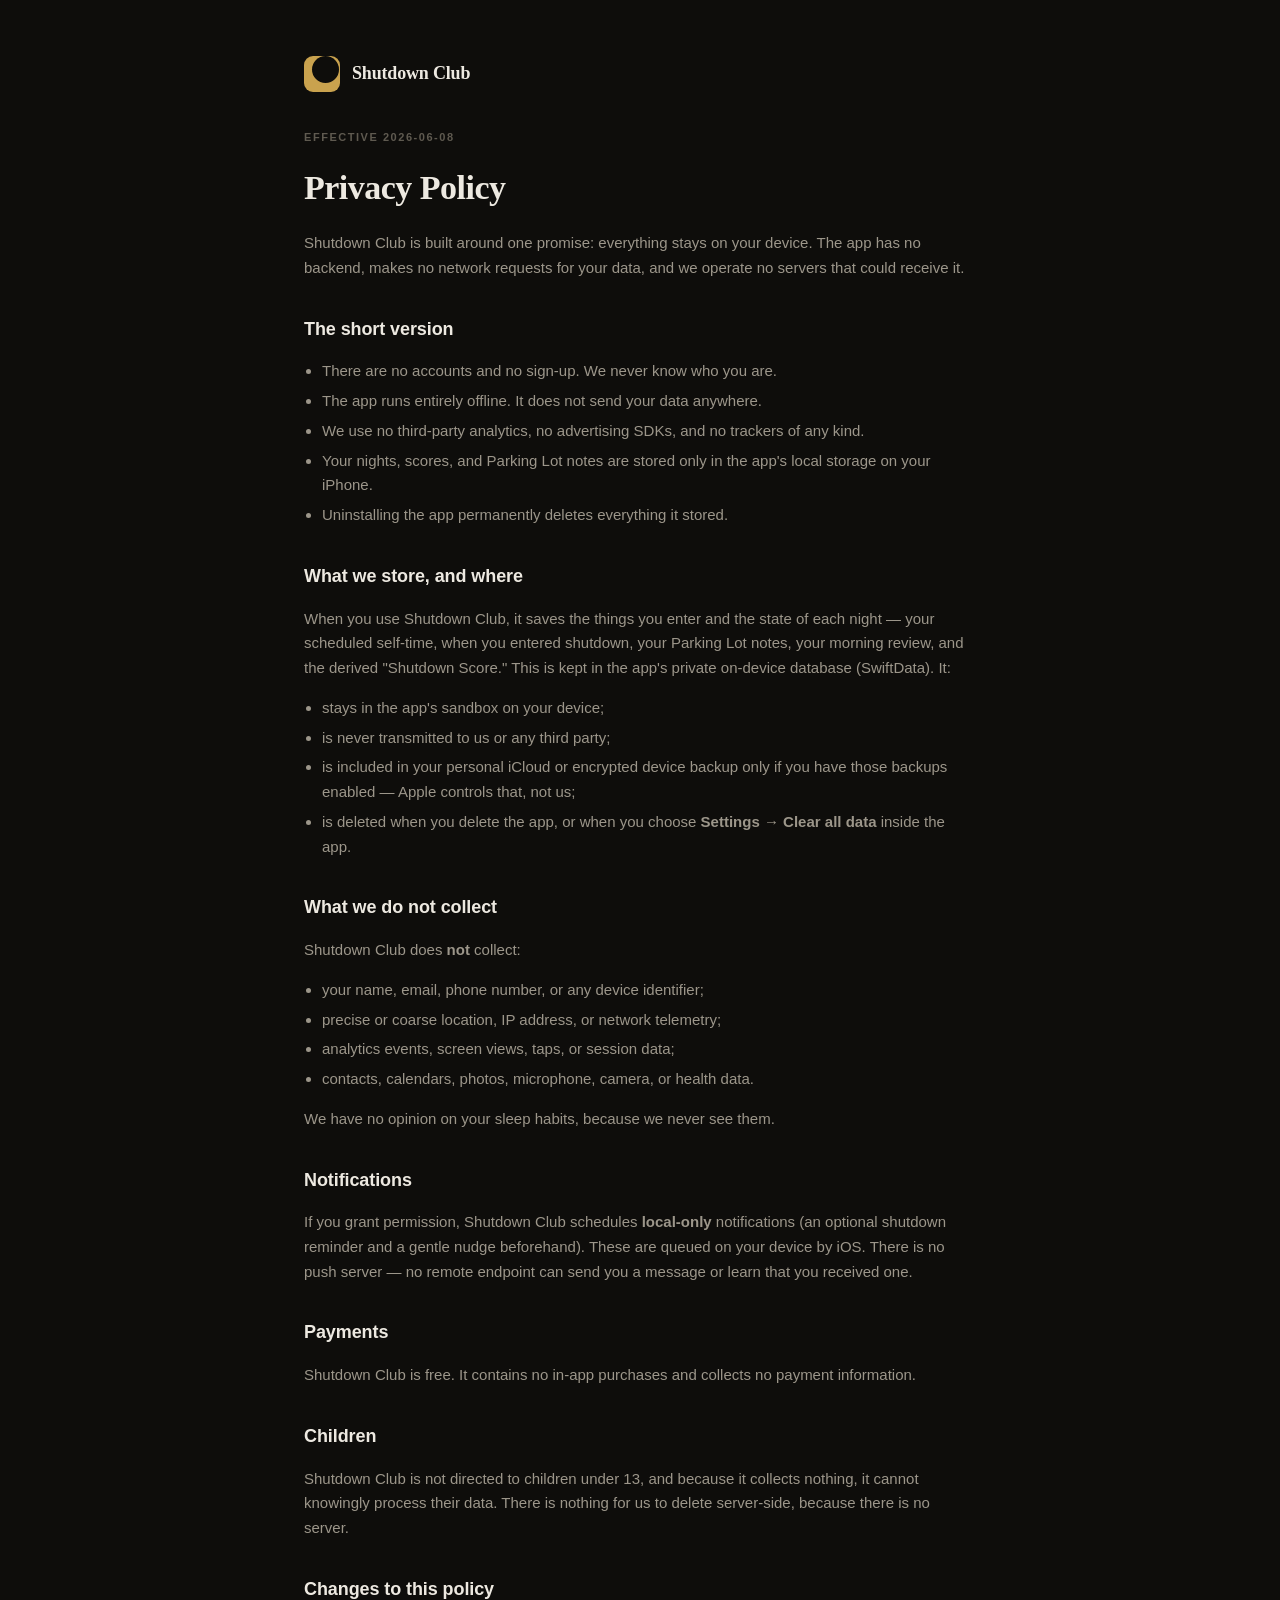
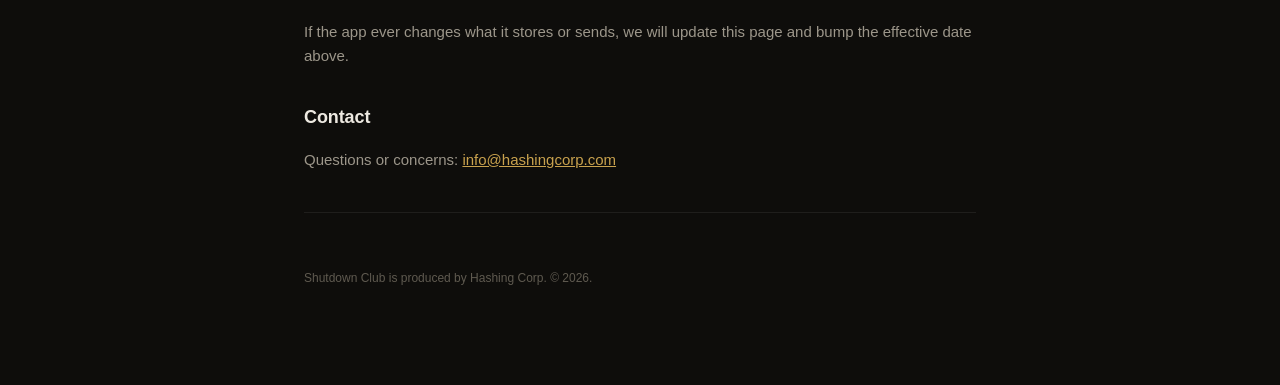
==== docs/privacy.html @ b536a48d "Shutdown Club site: landing, privacy, support Co-Authored-By: Claude Opus 4.8 (1M context) <noreply@" ====
<!doctype html>
<html lang="en">
<head>
  <meta charset="utf-8">
  <meta name="viewport" content="width=device-width, initial-scale=1">
  <title>Privacy Policy — Shutdown Club</title>
  <link rel="stylesheet" href="_styles.css">
</head>
<body>
  <div class="wrap">
    <header class="brand">
      <span class="mark" aria-hidden="true"></span>
      <h1><a href="index.html">Shutdown Club</a></h1>
    </header>

    <div class="eyebrow">Effective 2026-06-08</div>
    <h1 class="page-title">Privacy Policy</h1>
    <p>Shutdown Club is built around one promise: everything stays on your device. The app has no backend, makes no network requests for your data, and we operate no servers that could receive it.</p>

    <h2>The short version</h2>
    <ul>
      <li>There are no accounts and no sign-up. We never know who you are.</li>
      <li>The app runs entirely offline. It does not send your data anywhere.</li>
      <li>We use no third-party analytics, no advertising SDKs, and no trackers of any kind.</li>
      <li>Your nights, scores, and Parking Lot notes are stored only in the app's local storage on your iPhone.</li>
      <li>Uninstalling the app permanently deletes everything it stored.</li>
    </ul>

    <h2>What we store, and where</h2>
    <p>When you use Shutdown Club, it saves the things you enter and the state of each night — your scheduled self-time, when you entered shutdown, your Parking Lot notes, your morning review, and the derived "Shutdown Score." This is kept in the app's private on-device database (SwiftData). It:</p>
    <ul>
      <li>stays in the app's sandbox on your device;</li>
      <li>is never transmitted to us or any third party;</li>
      <li>is included in your personal iCloud or encrypted device backup only if you have those backups enabled — Apple controls that, not us;</li>
      <li>is deleted when you delete the app, or when you choose <strong>Settings → Clear all data</strong> inside the app.</li>
    </ul>

    <h2>What we do not collect</h2>
    <p>Shutdown Club does <strong>not</strong> collect:</p>
    <ul>
      <li>your name, email, phone number, or any device identifier;</li>
      <li>precise or coarse location, IP address, or network telemetry;</li>
      <li>analytics events, screen views, taps, or session data;</li>
      <li>contacts, calendars, photos, microphone, camera, or health data.</li>
    </ul>
    <p>We have no opinion on your sleep habits, because we never see them.</p>

    <h2>Notifications</h2>
    <p>If you grant permission, Shutdown Club schedules <strong>local-only</strong> notifications (an optional shutdown reminder and a gentle nudge beforehand). These are queued on your device by iOS. There is no push server — no remote endpoint can send you a message or learn that you received one.</p>

    <h2>Payments</h2>
    <p>Shutdown Club is free. It contains no in-app purchases and collects no payment information.</p>

    <h2>Children</h2>
    <p>Shutdown Club is not directed to children under 13, and because it collects nothing, it cannot knowingly process their data. There is nothing for us to delete server-side, because there is no server.</p>

    <h2>Changes to this policy</h2>
    <p>If the app ever changes what it stores or sends, we will update this page and bump the effective date above.</p>

    <h2>Contact</h2>
    <p>Questions or concerns: <a href="mailto:info@hashingcorp.com">info@hashingcorp.com</a></p>

    <hr>
    <footer>Shutdown Club is produced by Hashing Corp. © 2026.</footer>
  </div>
</body>
</html>
---- docs/_styles.css ----
/* Shutdown Club — shared styles for docs/ */
:root {
  --bg: #0E0D0B;
  --card: #17150F;
  --text: #EDE9E1;
  --text-secondary: #9C968A;
  --text-tertiary: #5F5A50;
  --accent: #C9A24E;
  --border: rgba(255,255,255,0.07);
}

* { box-sizing: border-box; }

html, body {
  margin: 0;
  padding: 0;
  background: var(--bg);
  color: var(--text);
  font-family: -apple-system, BlinkMacSystemFont, "SF Pro Text", "Segoe UI", sans-serif;
  font-size: 16px;
  line-height: 1.65;
  -webkit-font-smoothing: antialiased;
}

.wrap { max-width: 720px; margin: 0 auto; padding: 56px 24px 96px; }

header.brand { display: flex; align-items: center; gap: 12px; margin-bottom: 36px; }

header.brand .mark {
  width: 36px; height: 36px; border-radius: 9px;
  background: var(--accent);
  display: inline-block; position: relative; overflow: hidden;
}
/* carve a crescent moon out of the honey square */
header.brand .mark::after {
  content: ""; position: absolute;
  width: 27px; height: 27px; border-radius: 50%;
  background: var(--bg);
  right: 1px; top: 0px;
}

header.brand h1 {
  margin: 0; font-size: 18px; font-weight: 600; letter-spacing: -0.01em;
  font-family: ui-serif, "New York", Georgia, serif;
}
header.brand a { color: inherit; text-decoration: none; }

h1.page-title {
  font-family: ui-serif, "New York", Georgia, serif;
  font-size: 34px; font-weight: 600; letter-spacing: -0.015em; margin: 0 0 8px;
}

.eyebrow {
  text-transform: uppercase; font-size: 11px; font-weight: 600;
  letter-spacing: 0.14em; color: var(--text-tertiary); margin-bottom: 14px;
}

h2 {
  font-size: 18px; font-weight: 600; margin: 34px 0 10px; letter-spacing: -0.005em;
}

p, ul { color: var(--text-secondary); font-size: 15px; }
a { color: var(--accent); }
ul { padding-left: 18px; }
li { margin-bottom: 5px; }

.callout {
  background: var(--card); border-radius: 12px; padding: 18px 22px;
  border-left: 3px solid var(--accent); color: var(--text);
}

hr { border: 0; border-top: 1px solid var(--border); margin: 40px 0; }
footer { margin-top: 56px; font-size: 12px; color: var(--text-tertiary); }
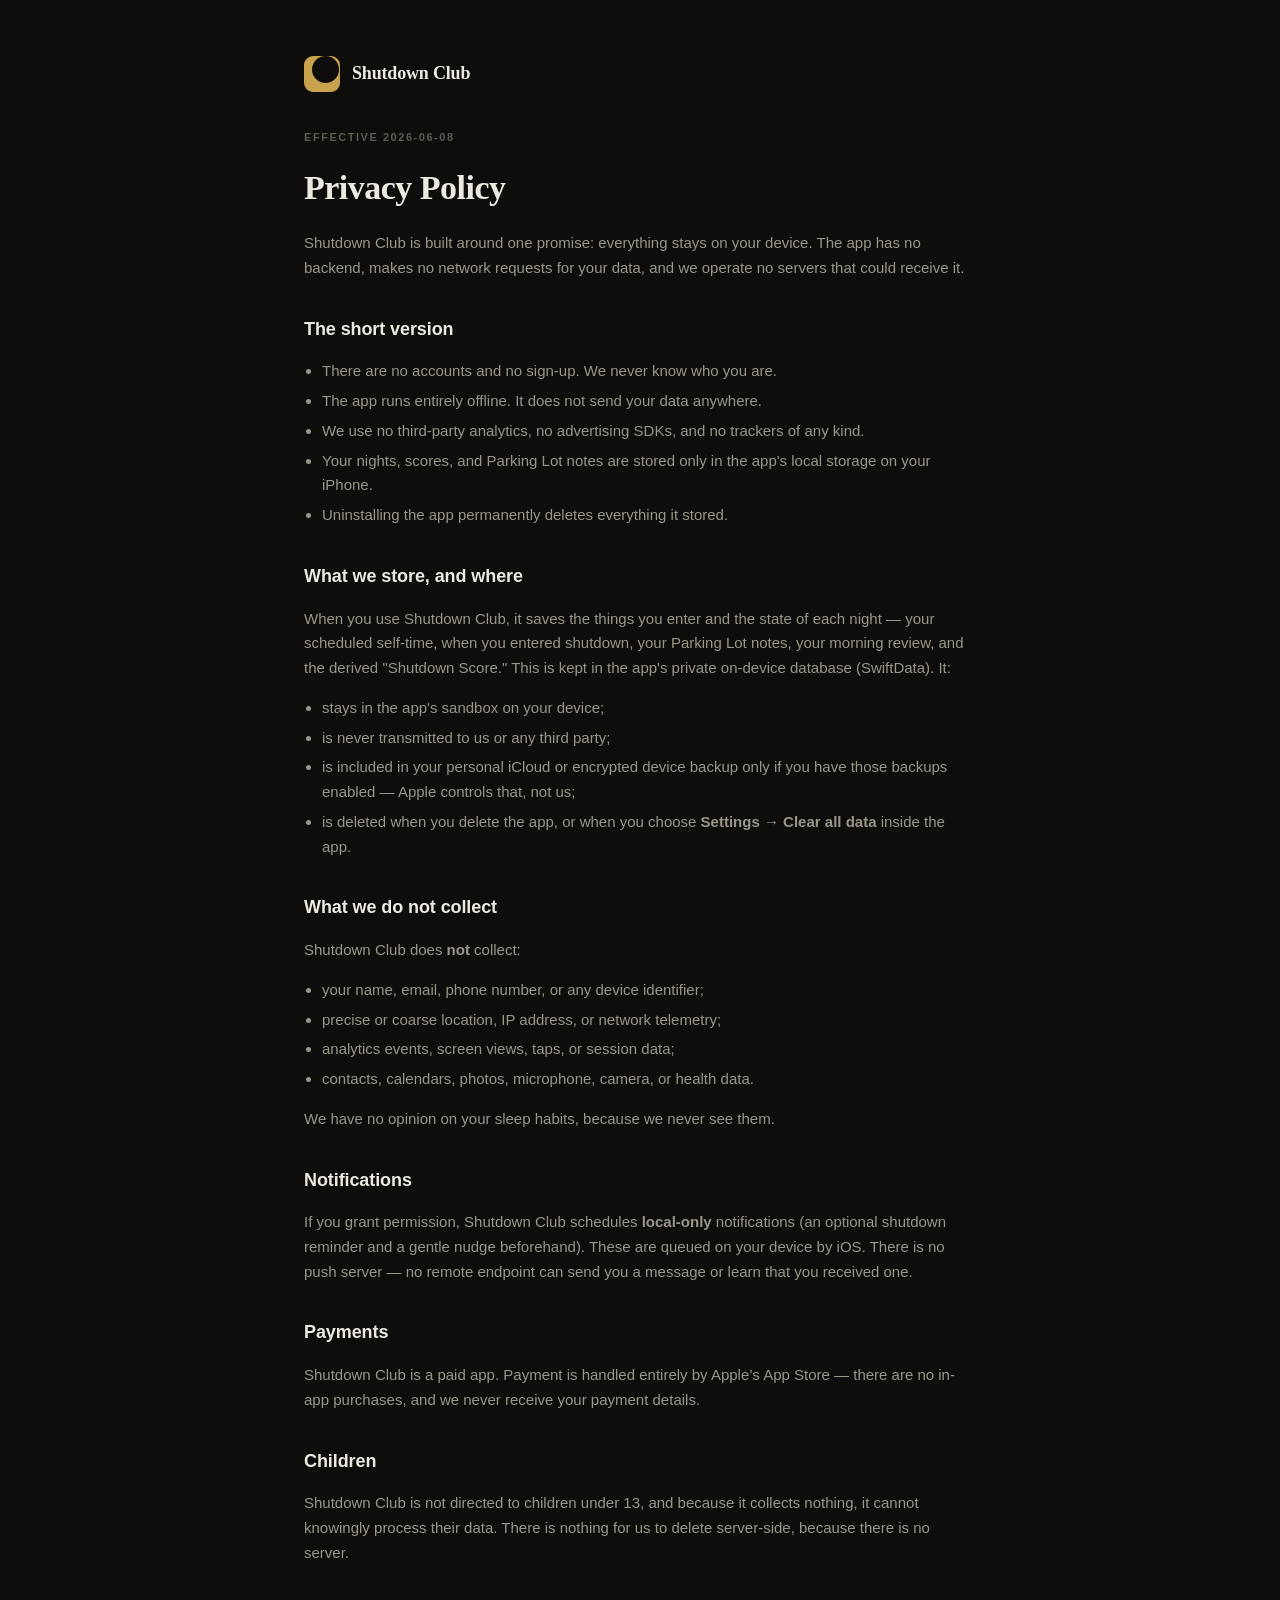
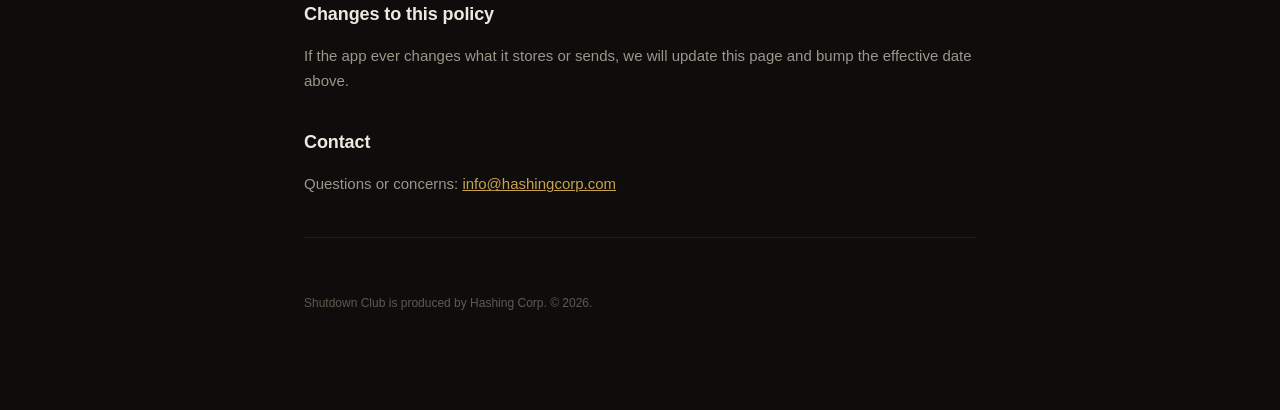
==== commit 2e0767a1: "Privacy: reflect one-time paid model Co-Authored-By: Claude Opus 4.8 (1M context) <noreply@anthropic" ====
--- a/docs/privacy.html
+++ b/docs/privacy.html
@@ -49,7 +49,7 @@
     <p>If you grant permission, Shutdown Club schedules <strong>local-only</strong> notifications (an optional shutdown reminder and a gentle nudge beforehand). These are queued on your device by iOS. There is no push server — no remote endpoint can send you a message or learn that you received one.</p>
 
     <h2>Payments</h2>
-    <p>Shutdown Club is free. It contains no in-app purchases and collects no payment information.</p>
+    <p>Shutdown Club is a paid app. Payment is handled entirely by Apple’s App Store — there are no in-app purchases, and we never receive your payment details.</p>
 
     <h2>Children</h2>
     <p>Shutdown Club is not directed to children under 13, and because it collects nothing, it cannot knowingly process their data. There is nothing for us to delete server-side, because there is no server.</p>
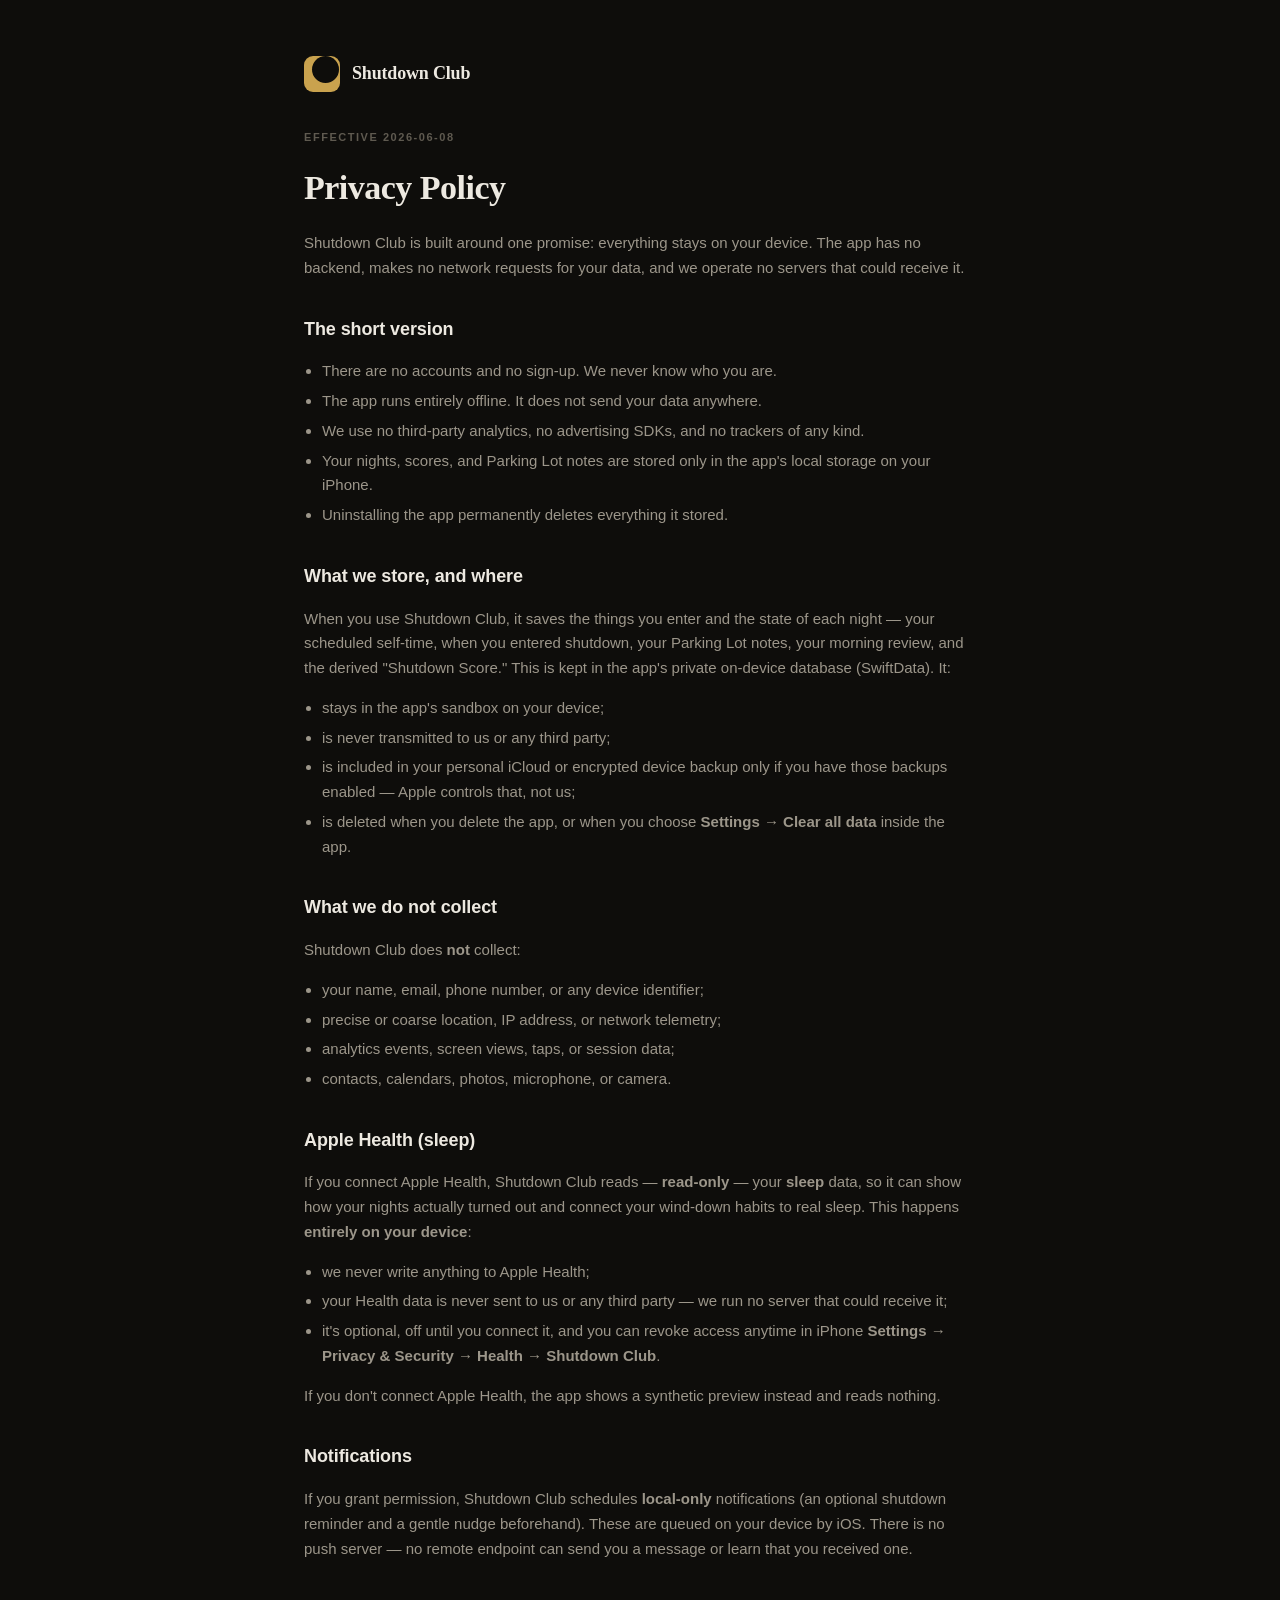
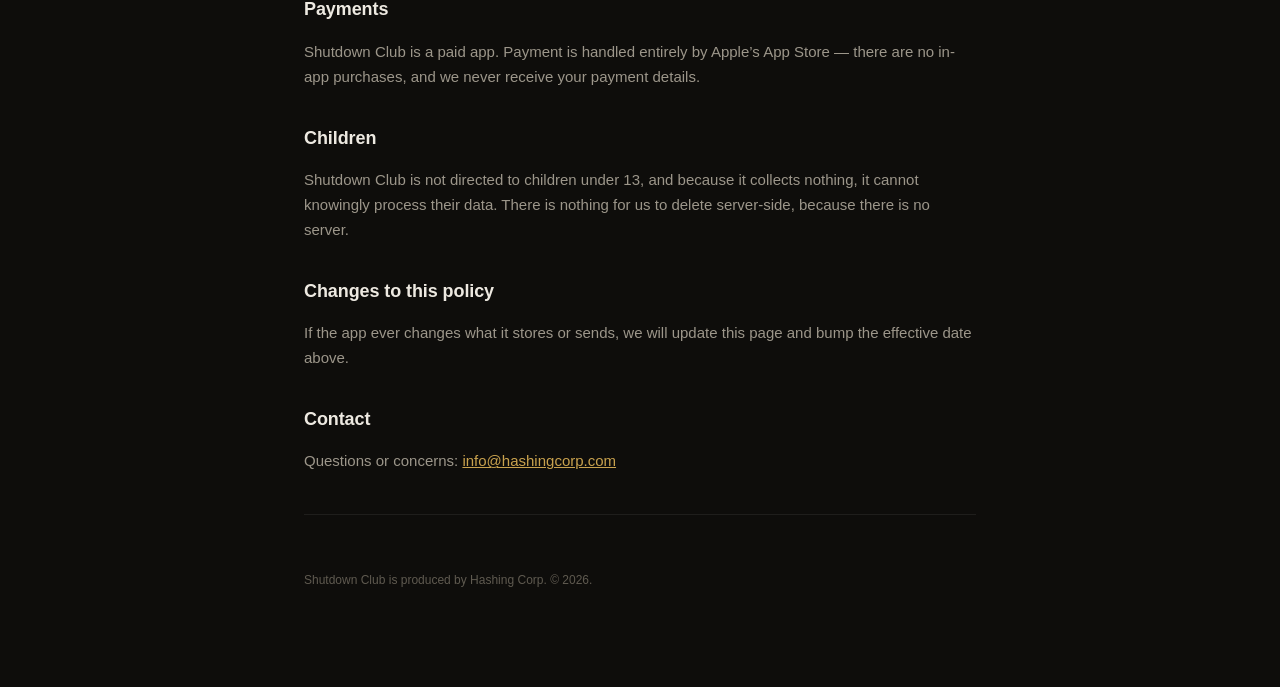
==== commit c7614db0: "Privacy: disclose optional read-only Apple Health (sleep) Co-Authored-By: Claude Opus 4.8 (1M contex" ====
--- a/docs/privacy.html
+++ b/docs/privacy.html
@@ -41,9 +41,17 @@
       <li>your name, email, phone number, or any device identifier;</li>
       <li>precise or coarse location, IP address, or network telemetry;</li>
       <li>analytics events, screen views, taps, or session data;</li>
-      <li>contacts, calendars, photos, microphone, camera, or health data.</li>
+      <li>contacts, calendars, photos, microphone, or camera.</li>
     </ul>
-    <p>We have no opinion on your sleep habits, because we never see them.</p>
+
+    <h2>Apple Health (sleep)</h2>
+    <p>If you connect Apple Health, Shutdown Club reads — <strong>read-only</strong> — your <strong>sleep</strong> data, so it can show how your nights actually turned out and connect your wind-down habits to real sleep. This happens <strong>entirely on your device</strong>:</p>
+    <ul>
+      <li>we never write anything to Apple Health;</li>
+      <li>your Health data is never sent to us or any third party — we run no server that could receive it;</li>
+      <li>it's optional, off until you connect it, and you can revoke access anytime in iPhone <strong>Settings → Privacy &amp; Security → Health → Shutdown Club</strong>.</li>
+    </ul>
+    <p>If you don't connect Apple Health, the app shows a synthetic preview instead and reads nothing.</p>
 
     <h2>Notifications</h2>
     <p>If you grant permission, Shutdown Club schedules <strong>local-only</strong> notifications (an optional shutdown reminder and a gentle nudge beforehand). These are queued on your device by iOS. There is no push server — no remote endpoint can send you a message or learn that you received one.</p>
